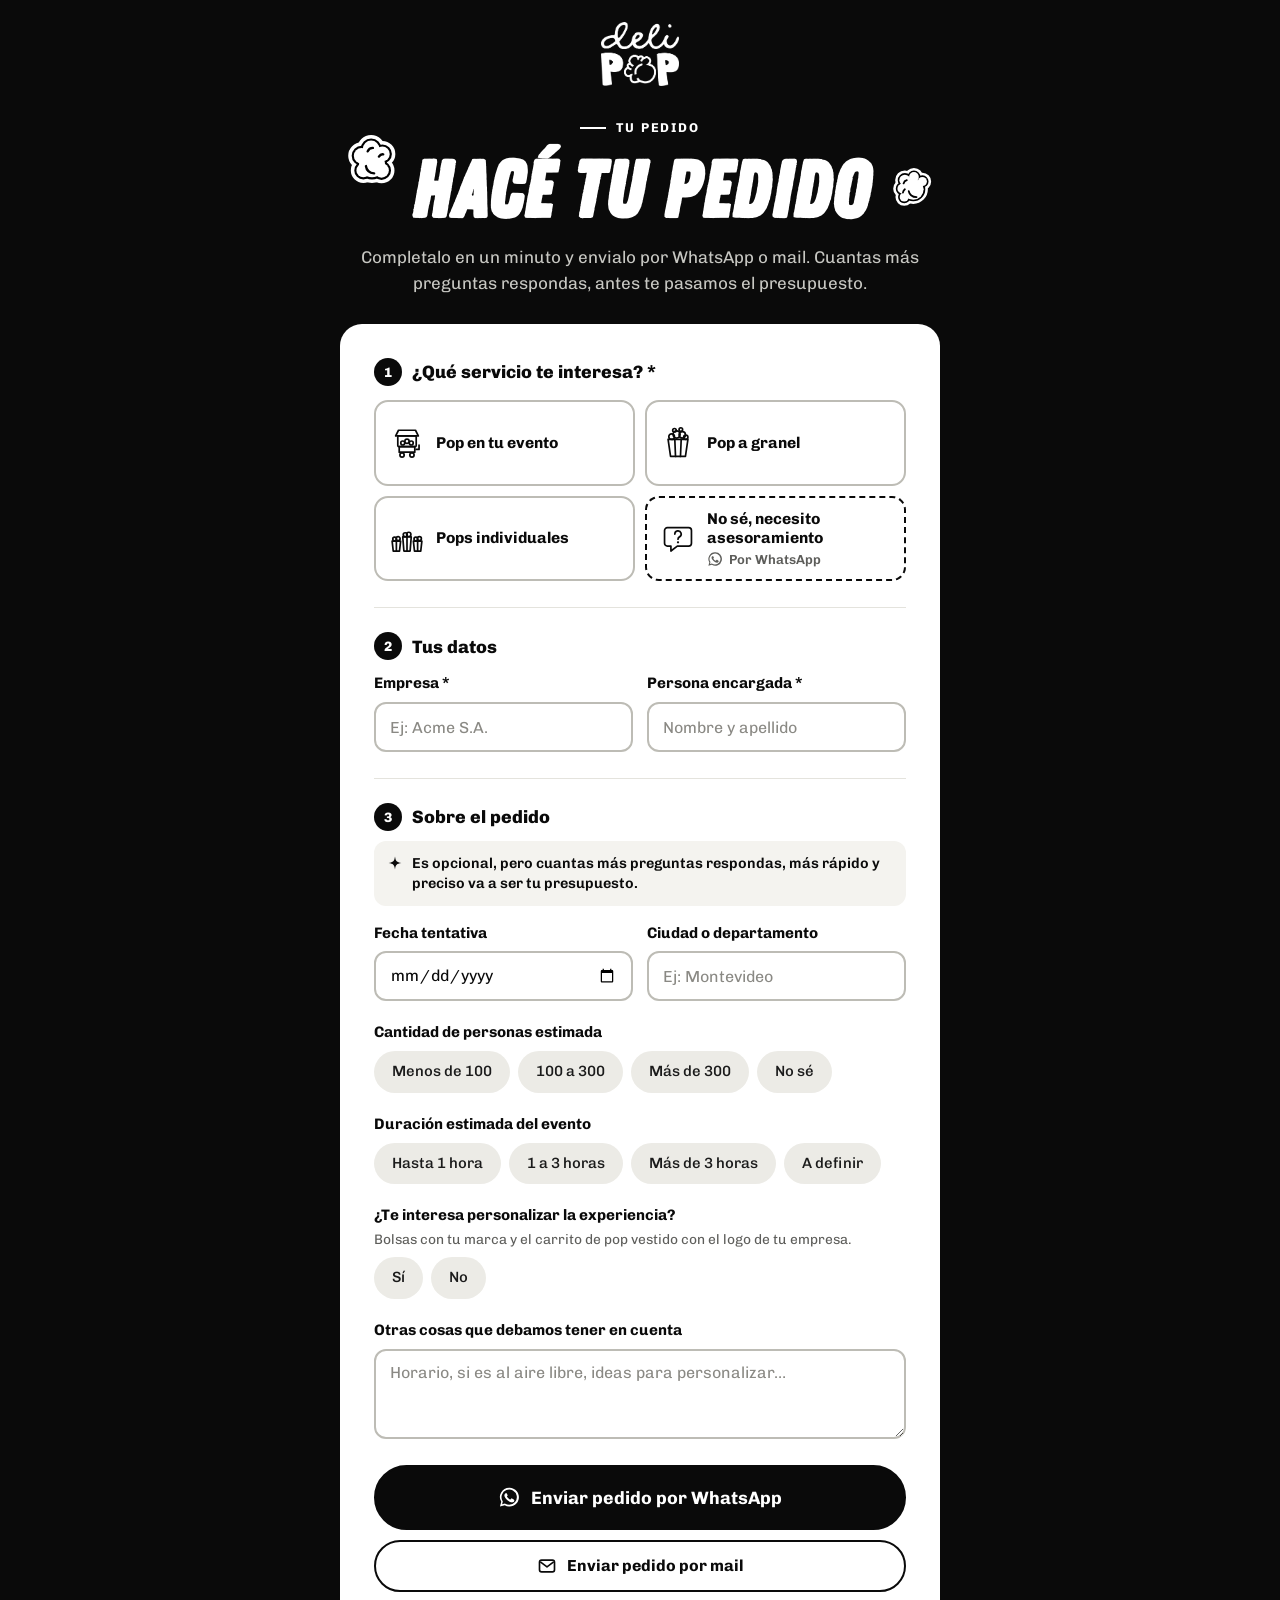
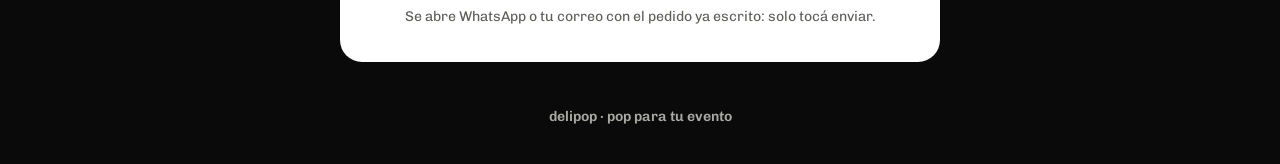
==== formulario/index.html @ d81a6279 "Sitio web de DeliPop: pop para tu evento en Uruguay Landing estática para GitHub Pages: hero con los" ====
<!doctype html>
<html lang="es-UY">
<head>
  <meta charset="utf-8">
  <meta name="viewport" content="width=device-width, initial-scale=1">
  <title>Hacé tu pedido · DeliPop</title>
  <meta name="description" content="Formulario de pedido de DeliPop: pop para tu evento, pop a granel y pops individuales.">
  <!-- Página para clientes habituales: no aparece en buscadores -->
  <meta name="robots" content="noindex">
  <meta name="theme-color" content="#0a0a0a">
  <link rel="icon" href="../assets/img/favicon.svg" type="image/svg+xml">

  <link rel="preconnect" href="https://fonts.googleapis.com">
  <link rel="preconnect" href="https://fonts.gstatic.com" crossorigin>
  <link href="https://fonts.googleapis.com/css2?family=Chivo:ital,wght@0,100..900;1,100..900&display=swap" rel="stylesheet">
  <link rel="preload" href="../assets/fonts/ZingRustBase.woff2" as="font" type="font/woff2" crossorigin>
  <link rel="stylesheet" href="../css/styles.css?v=19">
</head>
<body class="solo">

  <svg width="0" height="0" style="position:absolute" aria-hidden="true">
    <defs>
      <symbol id="kernel-a" viewBox="-14 -14 148 148">
        <g style="fill:var(--kb,#fff);stroke:var(--kb,#fff)" stroke-width="26">
          <circle cx="60" cy="70" r="30"/><circle cx="36" cy="50" r="18"/><circle cx="58" cy="34" r="19"/>
          <circle cx="84" cy="46" r="17"/><circle cx="40" cy="84" r="16"/><circle cx="82" cy="84" r="17"/>
        </g>
        <g fill="#000" stroke="#000" stroke-width="10">
          <circle cx="60" cy="70" r="30"/><circle cx="36" cy="50" r="18"/><circle cx="58" cy="34" r="19"/>
          <circle cx="84" cy="46" r="17"/><circle cx="40" cy="84" r="16"/><circle cx="82" cy="84" r="17"/>
        </g>
        <g fill="#fff">
          <circle cx="60" cy="70" r="30"/><circle cx="36" cy="50" r="18"/><circle cx="58" cy="34" r="19"/>
          <circle cx="84" cy="46" r="17"/><circle cx="40" cy="84" r="16"/><circle cx="82" cy="84" r="17"/>
        </g>
        <g fill="none" stroke="#000" stroke-width="5.5" stroke-linecap="round">
          <path d="M46 74q2 15 19 17"/><path d="M50 40q3-8 12-8"/><path d="M76 52q4-6 10-5"/>
        </g>
      </symbol>
      <symbol id="kernel-b" viewBox="-14 -14 148 148">
        <g style="fill:var(--kb,#fff);stroke:var(--kb,#fff)" stroke-width="26">
          <circle cx="64" cy="64" r="32"/><circle cx="30" cy="62" r="15"/><circle cx="38" cy="36" r="17"/>
          <circle cx="66" cy="26" r="15"/><circle cx="92" cy="40" r="14"/><circle cx="36" cy="88" r="14"/>
        </g>
        <g fill="#000" stroke="#000" stroke-width="10">
          <circle cx="64" cy="64" r="32"/><circle cx="30" cy="62" r="15"/><circle cx="38" cy="36" r="17"/>
          <circle cx="66" cy="26" r="15"/><circle cx="92" cy="40" r="14"/><circle cx="36" cy="88" r="14"/>
        </g>
        <g fill="#fff">
          <circle cx="64" cy="64" r="32"/><circle cx="30" cy="62" r="15"/><circle cx="38" cy="36" r="17"/>
          <circle cx="66" cy="26" r="15"/><circle cx="92" cy="40" r="14"/><circle cx="36" cy="88" r="14"/>
        </g>
        <g fill="none" stroke="#000" stroke-width="5.5" stroke-linecap="round">
          <path d="M50 70q4 18 24 18"/><path d="M34 46q2-8 10-10"/><path d="M38 64q-5 4-6 10"/>
        </g>
      </symbol>
      <symbol id="pop-box" viewBox="0 0 220 230">
        <path d="M34 84h152l-20 138H54Z" fill="#fff" stroke="#fff" stroke-width="20" stroke-linejoin="round"/>
        <path d="M34 84h152l-20 138H54Z" fill="#fff" stroke="#000" stroke-width="7" stroke-linejoin="round"/>
        <path d="M64 84h30l-4 138H74ZM126 84h30l-10 138h-16Z" fill="#000"/>
        <path d="M34 84h152l-20 138H54Z" fill="none" stroke="#000" stroke-width="7" stroke-linejoin="round"/>
        <rect x="24" y="70" width="172" height="22" rx="6" fill="#fff" stroke="#000" stroke-width="7"/>
        <circle cx="110" cy="153" r="45" fill="#fff" stroke="#000" stroke-width="6"/>
        <image href="../assets/img/logo-black.png" x="74" y="125" width="72" height="59"/>
        <use href="#kernel-b" x="18" y="22" width="70" height="70"/>
        <use href="#kernel-a" x="66" y="4" width="78" height="78"/>
        <use href="#kernel-b" x="128" y="18" width="72" height="72"/>
        <use href="#kernel-a" x="44" y="40" width="54" height="54"/>
        <use href="#kernel-b" x="118" y="44" width="54" height="54"/>
      </symbol>
      <symbol id="spark" viewBox="0 0 100 100">
        <path d="M50 4 C55 38 62 45 96 50 C62 55 55 62 50 96 C45 62 38 55 4 50 C38 45 45 38 50 4Z"/>
      </symbol>

      <!-- Íconos de servicios (trazo = currentColor) -->
      <symbol id="ico-cart" viewBox="0 0 48 48">
        <g fill="none" stroke="currentColor" stroke-width="2.4" stroke-linecap="round" stroke-linejoin="round">
          <path d="M8 14 12 6h24l4 8Z"/><rect x="11" y="14" width="26" height="15" rx="1.5"/>
          <circle cx="18" cy="24" r="2.8"/><circle cx="24" cy="21.5" r="3"/><circle cx="30" cy="24" r="2.8"/>
          <path d="M13 29h22v8H13z"/><circle cx="17" cy="41" r="3"/><circle cx="31" cy="41" r="3"/><path d="M37 33h4v-6"/>
        </g>
      </symbol>
      <symbol id="ico-bulk" viewBox="0 0 48 48">
        <g fill="none" stroke="currentColor" stroke-width="2.4" stroke-linecap="round" stroke-linejoin="round">
          <path d="M10 19h28l-3.5 24h-21Z"/><path d="M19.5 19l1 24M28.5 19l-1 24"/>
          <circle cx="15" cy="15" r="4"/><circle cx="22" cy="12" r="5"/><circle cx="30" cy="12.5" r="4.5"/><circle cx="35" cy="16" r="3"/>
          <circle cx="19" cy="6" r="2.5"/><circle cx="28" cy="5" r="2.5"/>
        </g>
      </symbol>
      <symbol id="ico-bags" viewBox="0 0 48 48">
        <g fill="none" stroke="currentColor" stroke-width="2.4" stroke-linecap="round" stroke-linejoin="round">
          <path d="M3 27h12l-1.6 14H4.6Z"/><path d="M9 27v14"/><circle cx="6.5" cy="24" r="2.6"/><circle cx="11.5" cy="23.5" r="2.8"/>
          <path d="M18 21h12l-1.6 20h-8.8Z"/><path d="M24 21v20"/><circle cx="21.5" cy="18" r="2.8"/><circle cx="26.5" cy="17.5" r="3"/>
          <path d="M33 27h12l-1.6 14h-8.8Z"/><path d="M39 27v14"/><circle cx="36.5" cy="24" r="2.6"/><circle cx="41.5" cy="23.5" r="2.8"/>
        </g>
      </symbol>
      <symbol id="ico-help" viewBox="0 0 48 48">
        <g fill="none" stroke="currentColor" stroke-width="2.4" stroke-linecap="round" stroke-linejoin="round">
          <path d="M9 8h30a4 4 0 0 1 4 4v18a4 4 0 0 1-4 4H23l-9 7v-7H9a4 4 0 0 1-4-4V12a4 4 0 0 1 4-4Z"/>
          <path d="M19.5 17a4.5 4.5 0 1 1 6.6 4c-1.5.8-2.1 1.7-2.1 3.2"/>
        </g>
        <circle cx="24" cy="28.6" r="1.6" fill="currentColor"/>
      </symbol>

      <symbol id="ico-wa" viewBox="0 0 24 24">
        <path fill="currentColor" d="M12 2a9.9 9.9 0 0 0-8.5 15l-1.4 5 5.2-1.4A10 10 0 1 0 12 2Zm0 18.2a8.2 8.2 0 0 1-4.2-1.2l-.3-.2-3.1.8.8-3-.2-.3A8.2 8.2 0 1 1 12 20.2Zm4.5-6.1c-.2-.1-1.5-.7-1.7-.8-.2-.1-.4-.1-.6.1l-.8 1c-.1.2-.3.2-.5.1a6.7 6.7 0 0 1-3.3-2.9c-.3-.4.3-.4.7-1.3.1-.2 0-.3 0-.4l-.8-1.8c-.2-.5-.4-.4-.6-.4h-.5a1 1 0 0 0-.7.3 3 3 0 0 0-.9 2.2 5.2 5.2 0 0 0 1.1 2.7 11.8 11.8 0 0 0 4.5 4c1.7.7 2.3.8 3.2.6.5-.1 1.5-.6 1.7-1.2.2-.6.2-1.1.2-1.2-.1-.1-.3-.2-.5-.3Z"/>
      </symbol>
      <symbol id="ico-ig" viewBox="0 0 24 24">
        <g fill="none" stroke="currentColor" stroke-width="2"><rect x="3" y="3" width="18" height="18" rx="5"/><circle cx="12" cy="12" r="4.2"/></g>
        <circle cx="17.4" cy="6.6" r="1.3" fill="currentColor"/>
      </symbol>
      <symbol id="ico-mail" viewBox="0 0 24 24">
        <g fill="none" stroke="currentColor" stroke-width="2" stroke-linejoin="round"><rect x="3" y="5" width="18" height="14" rx="2.5"/><path d="m4 7 8 6 8-6"/></g>
      </symbol>
      <symbol id="ico-arrow" viewBox="0 0 24 24">
        <path d="M5 12h14m-6-6 6 6-6 6" fill="none" stroke="currentColor" stroke-width="2.2" stroke-linecap="round" stroke-linejoin="round"/>
      </symbol>
      <symbol id="ico-check" viewBox="0 0 24 24">
        <path d="m5 12.5 4.5 4.5L19 7.5" fill="none" stroke="currentColor" stroke-width="2.6" stroke-linecap="round" stroke-linejoin="round"/>
      </symbol>
    </defs>
  </svg>

  <header class="solo__header">
    <a href="../" aria-label="DeliPop, ir al sitio"><img src="../assets/img/logo-white.png" alt="DeliPop" width="890" height="732"></a>
  </header>

  <main class="solo__main" id="pedido">
    <div class="solo__intro">
      <svg class="solo__k solo__k--1" aria-hidden="true"><use href="#kernel-a"/></svg>
      <svg class="solo__k solo__k--2" aria-hidden="true"><use href="#kernel-b"/></svg>
      <p class="eyebrow">Tu pedido</p>
      <h1 class="display">Hacé tu pedido</h1>
      <p>Completalo en un minuto y envialo por WhatsApp o mail. Cuantas más preguntas respondas, antes te pasamos el presupuesto.</p>
    </div>

      <div class="quote-wrap">
        <form class="quote" id="quote" novalidate>
          <input type="hidden" name="_subject" value="Nuevo pedido desde la web de DeliPop">

          <!-- 1. Servicio -->
          <fieldset class="block" id="servicio-field">
            <legend class="block__title"><span>1</span> ¿Qué servicio te interesa? *</legend>
            <div class="opts">
              <label class="opt">
                <input type="radio" name="servicio" value="evento" required>
                <span class="opt__box"><svg><use href="#ico-cart"/></svg><span>Pop en tu evento</span></span>
              </label>
              <label class="opt">
                <input type="radio" name="servicio" value="granel">
                <span class="opt__box"><svg><use href="#ico-bulk"/></svg><span>Pop a granel</span></span>
              </label>
              <label class="opt">
                <input type="radio" name="servicio" value="individual">
                <span class="opt__box"><svg><use href="#ico-bags"/></svg><span>Pops individuales</span></span>
              </label>
              <a class="opt opt--wa" data-link="advice" href="#pedido" target="_blank" rel="noopener">
                <span class="opt__box"><svg><use href="#ico-help"/></svg><span>No sé, necesito asesoramiento<small><svg class="i"><use href="#ico-wa"/></svg> Por WhatsApp</small></span></span>
              </a>
            </div>
            <p class="field__error" data-error-for="servicio">Elegí una opción para seguir.</p>
          </fieldset>

          <!-- 2. Datos -->
          <fieldset class="block">
            <legend class="block__title"><span>2</span> Tus datos</legend>
            <div class="field-row">
              <label class="field">
                <span>Empresa *</span>
                <input name="empresa" type="text" autocomplete="organization" required placeholder="Ej: Acme S.A.">
                <em class="field__error" data-error-for="empresa">Contanos de qué empresa nos escribís.</em>
              </label>
              <label class="field">
                <span>Persona encargada *</span>
                <input name="encargado" type="text" autocomplete="name" required placeholder="Nombre y apellido">
                <em class="field__error" data-error-for="encargado">¿Con quién hablamos?</em>
              </label>
            </div>
          </fieldset>

          <!-- 3. Pedido -->
          <fieldset class="block">
            <legend class="block__title"><span>3</span> Sobre el pedido</legend>
            <p class="tip"><svg class="spark" width="14" height="14"><use href="#spark"/></svg> Es opcional, pero cuantas más preguntas respondas, más rápido y preciso va a ser tu presupuesto.</p>
            <div class="field-row">
              <label class="field">
                <span>Fecha tentativa</span>
                <input name="fecha" type="date">
              </label>
              <label class="field">
                <span>Ciudad o departamento</span>
                <input name="lugar" type="text" placeholder="Ej: Montevideo">
              </label>
            </div>

            <div class="field">
              <span id="lbl-personas">Cantidad de personas estimada</span>
              <div class="pills" role="radiogroup" aria-labelledby="lbl-personas">
                <label class="pill"><input type="radio" name="personas" value="Menos de 100"><span>Menos de 100</span></label>
                <label class="pill"><input type="radio" name="personas" value="100 a 300"><span>100 a 300</span></label>
                <label class="pill"><input type="radio" name="personas" value="Más de 300"><span>Más de 300</span></label>
                <label class="pill"><input type="radio" name="personas" value="No sé"><span>No sé</span></label>
              </div>
            </div>

            <div class="field" data-show-for="evento">
              <span id="lbl-duracion">Duración estimada del evento</span>
              <div class="pills" role="radiogroup" aria-labelledby="lbl-duracion">
                <label class="pill"><input type="radio" name="duracion" value="Hasta 1 hora"><span>Hasta 1 hora</span></label>
                <label class="pill"><input type="radio" name="duracion" value="1 a 3 horas"><span>1 a 3 horas</span></label>
                <label class="pill"><input type="radio" name="duracion" value="Más de 3 horas"><span>Más de 3 horas</span></label>
                <label class="pill"><input type="radio" name="duracion" value="A definir"><span>A definir</span></label>
              </div>
            </div>

            <div class="field">
              <span id="lbl-personalizar">¿Te interesa personalizar la experiencia?</span>
              <small class="field__hint" id="hint-personalizar">Bolsas con tu marca y el carrito de pop vestido con el logo de tu empresa.</small>
              <div class="pills" role="radiogroup" aria-labelledby="lbl-personalizar" aria-describedby="hint-personalizar">
                <label class="pill"><input type="radio" name="personalizar" value="Sí"><span>Sí</span></label>
                <label class="pill"><input type="radio" name="personalizar" value="No"><span>No</span></label>
              </div>
            </div>

            <label class="field">
              <span>Otras cosas que debamos tener en cuenta</span>
              <textarea name="otros" rows="3" placeholder="Horario, si es al aire libre, ideas para personalizar…"></textarea>
            </label>
          </fieldset>

          <div class="quote__actions">
            <button class="btn btn--dark btn--lg btn--block quote__submit" type="submit" data-channel="whatsapp">
              <svg class="i"><use href="#ico-wa"/></svg> Enviar pedido por WhatsApp
            </button>
            <button class="btn btn--outline btn--block" type="submit" data-channel="email">
              <svg class="i"><use href="#ico-mail"/></svg> Enviar pedido por mail
            </button>
          </div>
          <p class="quote__note">Se abre WhatsApp o tu correo con el pedido ya escrito: solo tocá enviar.</p>
        </form>

        <div class="thanks" id="thanks" hidden tabindex="-1">
          <svg class="thanks__k" aria-hidden="true"><use href="#kernel-a"/></svg>
          <h3 class="display"><span class="sr-only">¡</span><span class="inv" aria-hidden="true">!</span>Gracias!</h3>
          <p id="thanks-text">Recibimos tu pedido. Te vamos a escribir a la brevedad.</p>
          <a class="btn btn--dark btn--lg" id="thanks-retry" href="#pedido" target="_blank" rel="noopener"></a>
          <button class="quote__reset" type="button" id="thanks-reset">Hacer otro pedido</button>
        </div>
      </div>
  </main>

  <footer class="solo__footer">
    <a href="../">delipop · pop para tu evento</a>
  </footer>

  <script src="../js/main.js?v=12"></script>
</body>
</html>
---- css/styles.css ----
/* =========================================================
   DeliPop — estilos
   Fuentes: Zing Rust Base (títulos) + Chivo (texto)
   Para usar Zing Rust Base, copiá el archivo de la fuente en
   assets/fonts/ con alguno de los nombres de abajo.
   ========================================================= */

@font-face {
  font-family: "Zing Rust Base";
  src: url("../assets/fonts/ZingRustBase.woff2") format("woff2");
  font-display: swap;
}

:root {
  --ink: #0a0a0a;
  --ink-2: #1b1b1b;
  --paper: #f4f3ef;
  --white: #ffffff;
  --muted: #5d5d5a;
  --muted-light: #a9a9a4;
  --line: #0a0a0a;
  --error: #b00020;
  --field-line: #bdbcb5;
  --chip: #ecebe6;

  --f-display: "Zing Rust Base", "Chivo", system-ui, sans-serif;
  --f-body: "Chivo", system-ui, -apple-system, "Segoe UI", sans-serif;

  --radius: 22px;
  --radius-lg: 32px;
  --shadow: 6px 6px 0 var(--ink);
  --wrap: 1200px;
  --gutter: clamp(16px, 4vw, 40px);
  --header-h: 76px;
}

*, *::before, *::after { box-sizing: border-box; }

html { scroll-behavior: smooth; scroll-padding-top: calc(var(--header-h) + 12px); }

body {
  margin: 0;
  font-family: var(--f-body);
  font-size: 17px;
  line-height: 1.55;
  color: var(--ink);
  background: var(--paper);
  -webkit-font-smoothing: antialiased;
  overflow-x: hidden;
}

img, svg { display: block; max-width: 100%; }
a { color: inherit; }
h1, h2, h3, p { margin: 0; }
[hidden] { display: none !important; }

.wrap { width: 100%; max-width: var(--wrap); margin-inline: auto; padding-inline: var(--gutter); }

.skip {
  position: absolute; left: -999px; top: 8px; z-index: 100;
  background: var(--ink); color: var(--white); padding: 10px 16px; border-radius: 10px;
}
.skip:focus { left: 8px; }

:focus-visible { outline: 3px solid var(--ink); outline-offset: 3px; }
.section--dark :focus-visible, .order__copy :focus-visible, .custom :focus-visible, .footer :focus-visible { outline-color: var(--white); }

/* ---------- Tipografía ---------- */
/* La fuente Zing Rust (demo) dibuja ¿ y ¡ espejados: usamos ? y ! girados 180° */
.inv { display: inline-block; transform: rotate(180deg); }
.sr-only { position: absolute; width: 1px; height: 1px; padding: 0; margin: -1px; overflow: hidden; clip: rect(0 0 0 0); white-space: nowrap; border: 0; }
.display {
  font-family: var(--f-display);
  font-weight: 900;
  text-transform: uppercase;
  line-height: .92;
  letter-spacing: .005em;
}
.h2 { font-size: clamp(2.6rem, 6vw, 5.2rem); }

.eyebrow {
  display: inline-flex; align-items: center; gap: 10px;
  font-size: .8rem; font-weight: 700; letter-spacing: .14em; text-transform: uppercase;
  margin-bottom: 18px;
}
.eyebrow::before { content: ""; width: 26px; height: 2px; background: currentColor; }
.eyebrow--light { color: var(--white); }

.lead { font-size: clamp(1.02rem, 1.4vw, 1.18rem); color: var(--ink-2); max-width: 32em; }

.link { font-weight: 700; text-underline-offset: 4px; text-decoration-thickness: 2px; }

.i { width: 1.25em; height: 1.25em; flex: none; }

/* ---------- Botones ---------- */
.btn {
  --bg: var(--ink); --fg: var(--white); --bd: var(--ink); --sh: var(--ink);
  display: inline-flex; align-items: center; justify-content: center; gap: 10px;
  padding: 14px 22px;
  font: 700 1rem/1 var(--f-body);
  text-decoration: none;
  color: var(--fg); background: var(--bg);
  border: 2px solid var(--bd); border-radius: 999px;
  cursor: pointer;
  transition: transform .18s ease, box-shadow .18s ease, background .18s ease, color .18s ease;
}
.btn:hover { transform: translate(-3px, -3px); box-shadow: 4px 4px 0 var(--sh); }
.btn:active { transform: translate(0, 0); box-shadow: 0 0 0 var(--sh); }
.btn:disabled { opacity: .6; cursor: wait; transform: none; box-shadow: none; }

.btn--dark { --sh: #8d8d88; }
.btn--light { --bg: var(--white); --fg: var(--ink); --bd: var(--white); --sh: #6e6e6a; }
.btn--outline { --bg: var(--white); --fg: var(--ink); --bd: var(--ink); --sh: var(--ink); }
.btn--sm { padding: 10px 16px; font-size: .92rem; }
.btn--lg { padding: 17px 26px; font-size: 1.05rem; }
.btn--block { width: 100%; }

/* ---------- Header ---------- */
.header {
  position: sticky; top: 0; z-index: 50;
  background: color-mix(in srgb, var(--paper) 88%, transparent);
  backdrop-filter: saturate(1.4) blur(10px);
  -webkit-backdrop-filter: saturate(1.4) blur(10px);
  border-bottom: 2px solid transparent;
  transition: border-color .2s ease;
}
.header.is-scrolled { border-bottom-color: var(--ink); }
.header__inner { height: var(--header-h); display: flex; align-items: center; justify-content: space-between; gap: 24px; }
.header__logo img { height: 52px; width: auto; }

.nav { display: flex; align-items: center; gap: 28px; }
.nav a:not(.btn) {
  font-weight: 600; font-size: .95rem; text-decoration: none; position: relative; padding: 6px 0;
}
.nav a:not(.btn)::after {
  content: ""; position: absolute; left: 0; right: 0; bottom: 0; height: 2px; background: var(--ink);
  transform: scaleX(0); transform-origin: left; transition: transform .2s ease;
}
.nav a:not(.btn):hover::after { transform: scaleX(1); }

.burger { display: none; }

/* ---------- Hero (todo entra en el primer pantallazo) ---------- */
.hero { padding: clamp(18px, 3.5vh, 48px) 0 clamp(28px, 5vh, 64px); }
.hero__grid {
  display: grid; grid-template-columns: 1.18fr .82fr; gap: clamp(28px, 4vw, 64px); align-items: center;
}

.hero__title { font-size: clamp(3rem, 6.2vw, 5.8rem); margin-bottom: clamp(12px, 2vh, 20px); }
.hl {
  display: inline-block;
  background: var(--ink); color: var(--white);
  padding: .04em .18em 0;
  border-radius: .12em;
  transform: rotate(-3deg);
}
.hero .eyebrow { margin-bottom: clamp(10px, 2vh, 18px); }

/* Tarjetas de servicio del hero */
.svc { display: grid; grid-template-columns: repeat(2, minmax(0, 1fr)); grid-auto-rows: 1fr; gap: 12px; margin-top: clamp(18px, 3vh, 28px); }
.svc__card {
  display: grid; grid-template-columns: auto 1fr auto; align-items: center; gap: 14px;
  padding: 14px 16px 14px 14px;
  background: var(--white); color: var(--ink);
  border: 2px solid var(--ink); border-radius: 18px;
  text-decoration: none;
  transition: transform .18s ease, box-shadow .18s ease, background .18s ease, color .18s ease;
}
.svc__card:hover, .svc__card:focus-visible { transform: translate(-3px, -3px); box-shadow: 5px 5px 0 var(--ink); }
.svc__card:active { transform: none; box-shadow: none; }
.svc__icon {
  width: 52px; height: 52px; border-radius: 14px;
  display: grid; place-items: center;
  background: var(--ink); color: var(--white);
}
.svc__icon svg { width: 36px; height: 36px; }
.svc__text { display: grid; gap: 2px; line-height: 1.2; }
.svc__text strong { font-size: 1.04rem; font-weight: 800; }
.svc__text small { font-size: .86rem; color: var(--muted); }
.svc__arrow { width: 20px; height: 20px; transition: transform .18s ease; }
.svc__card:hover .svc__arrow { transform: translateX(3px); }
.svc__card--main { background: var(--ink); color: var(--white); }
.svc__card--main .svc__text small { color: #c7c7c2; }
.svc__card--main .svc__icon { background: var(--white); color: var(--ink); }
.svc__card--main:hover, .svc__card--main:focus-visible { box-shadow: 5px 5px 0 #8d8d88; }
.svc__card--alt { background: transparent; border-style: dashed; }
.svc__card--alt .svc__icon { background: transparent; color: var(--ink); border: 2px solid var(--ink); }
.svc__card--alt:hover { background: var(--white); border-style: solid; }


.hero__stage {
  position: relative;
  height: clamp(420px, calc(100svh - var(--header-h) - 96px), 640px);
  background: var(--ink);
  border-radius: var(--radius-lg);
  overflow: hidden;
  cursor: pointer;
  isolation: isolate;
  user-select: none;
}
.stage__glow {
  position: absolute; inset: 0; z-index: -1;
  background:
    radial-gradient(circle at 50% 42%, #2b2b2b 0, transparent 58%),
    repeating-radial-gradient(circle at 50% 120%, transparent 0 38px, rgba(255,255,255,.035) 38px 40px);
}
.stage__char {
  position: absolute; left: 50%; bottom: -2%;
  height: 92%; width: auto; max-width: none; transform: translateX(-50%);
  filter: drop-shadow(0 18px 30px rgba(0,0,0,.5));
}
.spark { width: 14px; height: 14px; fill: currentColor; flex: none; }
.spark--w { fill: var(--white); }
.float { position: absolute; animation: bob 6s ease-in-out infinite; }
.k1 { width: 64px; left: 7%;  top: 16%; animation-delay: -1s; }
.k2 { width: 48px; right: 8%; top: 18%; animation-delay: -3s; }
.k3 { width: 42px; left: 10%; bottom: 22%; animation-delay: -2s; }
.k4 { width: 58px; right: 6%; bottom: 12%; animation-delay: -4.5s; }
.s1 { width: 26px; left: 30%; top: 9%; animation-duration: 4s; }
.s2 { width: 20px; right: 24%; bottom: 36%; animation-duration: 5s; animation-delay: -2s; }
@keyframes bob {
  0%, 100% { transform: translateY(0) rotate(-6deg); }
  50%      { transform: translateY(-14px) rotate(6deg); }
}
.stage__hint {
  position: absolute; left: 20px; top: 18px;
  color: var(--muted-light); font-size: .78rem; font-weight: 600; letter-spacing: .1em; text-transform: uppercase;
}
.pop {
  position: absolute; width: 64px; height: 64px; pointer-events: none;
  animation: pop 1.1s cubic-bezier(.2,.7,.3,1) forwards;
}
@keyframes pop {
  0%   { transform: translate(-50%, -50%) scale(.2) rotate(0); opacity: 1; }
  25%  { transform: translate(calc(-50% + var(--dx) * .4), calc(-50% - 90px)) scale(1.15) rotate(calc(var(--r) * .4)); }
  100% { transform: translate(calc(-50% + var(--dx)), calc(-50% + 120px)) scale(.9) rotate(var(--r)); opacity: 0; }
}

/* ---------- Marquesina ---------- */
.marquee {
  background: var(--ink); color: var(--white);
  overflow: hidden; padding: 18px 0;
  border-block: 2px solid var(--ink);
}
.marquee__track {
  display: flex; align-items: center; gap: 28px; width: max-content;
  animation: marquee 38s linear infinite;
}
.marquee__track span {
  font-family: var(--f-display); font-weight: 900; text-transform: uppercase;
  font-size: clamp(1.4rem, 2.6vw, 2.1rem); white-space: nowrap; line-height: 1;
}
.marquee__track svg { width: 34px; height: 34px; --kb: transparent; flex: none; }
@keyframes marquee { to { transform: translateX(-50%); } }

/* ---------- Secciones ---------- */
.section { padding: clamp(72px, 10vw, 128px) 0; }
.section--dark { background: var(--ink); color: var(--white); }
.section__head { max-width: 760px; margin-bottom: clamp(40px, 6vw, 64px); }
.section__head .h2 { margin-bottom: 22px; }
.section__head--row {
  max-width: none; display: grid; grid-template-columns: 1.3fr 1fr; gap: 32px; align-items: end;
}
.section__head--row .h2 { margin-bottom: 0; }
.section__intro { font-size: 1.1rem; color: var(--muted); max-width: 36em; }

/* ---------- Qué hacemos ---------- */
.offer { display: grid; grid-template-columns: repeat(3, 1fr); gap: 20px; }
.offer__card {
  display: flex; flex-direction: column; align-items: flex-start;
  background: var(--white);
  border: 2px solid var(--line);
  border-radius: var(--radius);
  padding: 28px 26px;
  transition: transform .2s ease, box-shadow .2s ease;
}
.offer__card:hover { transform: translate(-4px, -4px); box-shadow: var(--shadow); }
.offer__icon {
  width: 72px; height: 72px; border-radius: 20px;
  display: grid; place-items: center;
  background: var(--ink); color: var(--white);
  margin-bottom: 24px;
}
.offer__icon svg { width: 50px; height: 50px; }
.offer__card h3 { font-family: var(--f-display); font-weight: 900; text-transform: uppercase; font-size: 1.8rem; line-height: 1; margin-bottom: 12px; }
.offer__card p { color: var(--muted); }
.offer__tags { font-size: .85rem; font-weight: 700; color: var(--ink) !important; margin: 16px 0 22px; }
.offer__cta {
  margin-top: auto; display: inline-flex; align-items: center; gap: 8px;
  font-weight: 800; text-decoration: none; padding-bottom: 2px; border-bottom: 2px solid var(--ink);
}
.offer__cta:hover .i { transform: translateX(3px); }
.offer__cta .i { transition: transform .18s ease; }

.custom {
  position: relative; overflow: hidden;
  margin-top: 20px;
  display: grid; grid-template-columns: auto 1fr auto; align-items: center; gap: 24px;
  background: var(--ink); color: var(--white);
  border-radius: var(--radius); padding: 26px 30px;
}
.custom__k { width: 64px; height: 64px; }
.custom h3 { font-size: 1.25rem; font-weight: 800; margin-bottom: 4px; }
.custom p { color: #c7c7c2; }

/* ---------- Galería ---------- */
.gallery { padding: 0 0 clamp(72px, 10vw, 128px); overflow: hidden; }
.gallery__head { display: flex; justify-content: space-between; align-items: flex-end; gap: 24px; margin-bottom: 32px; }
.gallery__nav { display: flex; gap: 10px; }
.gallery__btn {
  width: 52px; height: 52px; border-radius: 50%;
  display: grid; place-items: center;
  background: var(--white); color: var(--ink); border: 2px solid var(--ink); cursor: pointer;
  transition: background .15s, color .15s, opacity .15s;
}
.gallery__btn[data-dir="-1"] .i { transform: rotate(180deg); }
.gallery__btn:hover { background: var(--ink); color: var(--white); }
.gallery__btn:disabled { opacity: .3; cursor: default; background: var(--white); color: var(--ink); }
.gallery__track {
  --h: clamp(340px, 46vw, 480px);
  list-style: none; margin: 0; padding: 4px max(var(--gutter), calc((100vw - var(--wrap)) / 2 + var(--gutter))) 12px;
  display: flex; gap: 16px; overflow-x: auto;
  scroll-snap-type: x mandatory; scroll-padding-inline: max(var(--gutter), calc((100vw - var(--wrap)) / 2 + var(--gutter)));
  scrollbar-width: none; overscroll-behavior-x: contain;
}
.gallery__track::-webkit-scrollbar { display: none; }
.gallery__track:focus-visible { outline-offset: -3px; }
.gallery__item {
  position: relative; flex: none; height: var(--h); aspect-ratio: 3 / 4;
  border-radius: var(--radius); overflow: hidden; background: var(--ink);
  scroll-snap-align: start;
}
.gallery__item--wide { aspect-ratio: 16 / 9; }
.gallery__item--wide .gallery__cap { top: 12px; bottom: auto; }
.gallery__item img, .gallery__item video { width: 100%; height: 100%; object-fit: cover; }
.gallery__cap {
  position: absolute; left: 12px; bottom: 12px; right: 12px; width: fit-content;
  padding: 7px 12px; border-radius: 999px;
  background: rgba(10,10,10,.82); color: var(--white);
  font-size: .82rem; font-weight: 700; line-height: 1.2;
  backdrop-filter: blur(6px); -webkit-backdrop-filter: blur(6px);
}

/* ---------- Cómo funciona ---------- */
.steps { display: grid; grid-template-columns: .95fr 1.05fr; gap: clamp(32px, 6vw, 88px); align-items: center; }
.steps__art {
  position: relative; aspect-ratio: 1 / 1;
  border-radius: var(--radius-lg); overflow: hidden;
  background:
    radial-gradient(circle at 50% 50%, #262626 0, transparent 62%),
    repeating-radial-gradient(circle at 50% 50%, transparent 0 38px, rgba(255,255,255,.04) 38px 40px),
    #141414;
}
/* la imagen es más ancha que el marco para que las mangas salgan por los bordes */
.steps__art img { position: absolute; left: 50%; top: 50%; width: 122%; max-width: none; height: auto; transform: translate(-50%, -50%); }
.steps__copy .h2 { margin-bottom: 36px; }
.steps__list { list-style: none; padding: 0; margin: 0 0 40px; }
.steps__list li {
  display: grid; grid-template-columns: 64px 1fr; gap: 18px;
  padding: 22px 0; border-top: 1px solid #333;
}
.steps__list li:last-child { border-bottom: 1px solid #333; }
.steps__n { font-family: var(--f-display); font-weight: 900; font-size: 2.2rem; line-height: 1; color: var(--muted-light); }
.steps__list h3 { font-size: 1.2rem; font-weight: 800; margin-bottom: 4px; }
.steps__list p { color: #c7c7c2; }

/* ---------- Pedido ---------- */
.order {
  position: relative;
  display: grid; grid-template-columns: .72fr 1.28fr; gap: clamp(28px, 4vw, 56px); align-items: start;
  background: var(--ink); color: var(--white);
  border-radius: var(--radius-lg);
  --pad: clamp(20px, 4.5vw, 56px);
  padding: var(--pad);
  overflow: hidden;
}
.order__copy {
  position: relative; z-index: 1; align-self: stretch;
  display: flex; flex-direction: column; gap: 32px;
}
.order__sticky { display: flex; flex-direction: column; align-items: flex-start; }
.order__copy .h2 { font-size: clamp(2.6rem, 5vw, 4.4rem); margin-bottom: 20px; }
.order__lead { color: #c7c7c2; font-size: 1.08rem; margin-bottom: 24px; }
.order__checks { list-style: none; padding: 0; margin: 0 0 32px; display: grid; gap: 10px; font-weight: 600; }
.order__checks li { display: flex; align-items: center; gap: 10px; }
.order__checks .i { width: 22px; height: 22px; padding: 3px; border-radius: 50%; background: var(--white); color: var(--ink); }
.order__alt { display: grid; justify-items: start; gap: 12px; padding-top: 24px; border-top: 1px solid #333; width: 100%; }
.order__alt p { color: var(--muted-light); font-size: .95rem; }
.order__mail { display: inline-flex; align-items: center; gap: 8px; font-weight: 600; color: #d8d8d3; text-underline-offset: 4px; }
/* Fuente de pop animada que llena el espacio negro debajo del texto */
.order__fx {
  position: relative; flex: 1; min-height: 460px;
  border-radius: var(--radius); cursor: pointer; user-select: none;
  background:
    radial-gradient(circle at 50% 100%, #2b2b2b 0, transparent 62%),
    repeating-radial-gradient(circle at 50% 110%, transparent 0 38px, rgba(255,255,255,.04) 38px 40px);
}
.fx__hint {
  position: absolute; left: 0; top: 0;
  color: var(--muted-light); font-size: .78rem; font-weight: 600; letter-spacing: .1em; text-transform: uppercase;
}
.fx__float, .fx__spark { position: absolute; left: var(--x); top: var(--y); width: var(--s); height: var(--s); }
.fx__float { animation: bob 6s ease-in-out infinite; }
.fx__spark { animation: twinkle 2.4s ease-in-out infinite; }
@keyframes twinkle {
  0%, 100% { transform: scale(.5) rotate(0); opacity: .35; }
  50%      { transform: scale(1.1) rotate(45deg); opacity: 1; }
}
.fx__fountain { position: absolute; left: 50%; bottom: 0; width: 0; height: 0; }
.fx__fountain svg { max-width: none; } /* el contenedor mide 0: sin esto los svg se achican a 0 */
.fx__box {
  position: absolute; left: -140px; bottom: 0; width: 280px; height: 293px;
  animation: wiggle 2.8s ease-in-out infinite; transform-origin: 50% 100%;
}
@keyframes wiggle {
  0%, 100% { transform: rotate(-2deg); }
  50%      { transform: rotate(2deg) scale(1.02); }
}
.fx__popper {
  position: absolute; left: 0; bottom: 215px; opacity: 0;
  animation: popcorn var(--t) cubic-bezier(.25,.6,.35,1) infinite;
}
@keyframes popcorn {
  0%   { transform: translate(-50%, 0) scale(.3) rotate(0); opacity: 0; }
  8%   { opacity: 1; }
  45%  { transform: translate(calc(-50% + var(--dx) * .55), calc(-1 * var(--h))) scale(1) rotate(calc(var(--r) * .5)); }
  85%  { opacity: 1; }
  100% { transform: translate(calc(-50% + var(--dx)), 60px) scale(.9) rotate(var(--r)); opacity: 0; }
}


.quote-wrap { position: relative; z-index: 1; }
.quote, .thanks {
  background: var(--white); color: var(--ink);
  border-radius: var(--radius);
  padding: clamp(20px, 3vw, 34px);
}
.quote { display: grid; gap: 26px; }

.block { border: 0; padding: 0; margin: 0; min-width: 0; display: grid; gap: 14px; }
.tip {
  display: flex; align-items: flex-start; gap: 10px; margin: -4px 0 4px;
  padding: 12px 14px; border-radius: 12px; background: var(--paper);
  font-size: .9rem; font-weight: 600; line-height: 1.4;
}
.tip .spark { width: 14px; height: 14px; margin-top: 3px; }
.block__title {
  display: flex; align-items: center; gap: 10px; padding: 0; width: 100%;
  font-weight: 800; font-size: 1.12rem; margin-bottom: 14px;
}
.block + .block .block__title { padding-top: 24px; border-top: 1px solid #e4e3dd; }
.block__title span {
  width: 28px; height: 28px; border-radius: 50%; flex: none;
  display: grid; place-items: center;
  background: var(--ink); color: var(--white); font-size: .85rem;
}
.block__title small { font-weight: 500; color: var(--muted); font-size: .9rem; }

/* Opciones de servicio */
.opts { display: grid; grid-template-columns: repeat(2, minmax(0, 1fr)); grid-auto-rows: 1fr; gap: 10px; } /* las 4 opciones del mismo tamaño */
.opt { position: relative; cursor: pointer; }
.opt input, .pill input { position: absolute; opacity: 0; pointer-events: none; }
.opt__box {
  display: flex; align-items: center; gap: 12px; height: 100%;
  padding: 12px 14px; border: 2px solid var(--field-line); border-radius: 14px;
  font-weight: 700; line-height: 1.2; font-size: .98rem;
  transition: border-color .15s, background .15s, color .15s;
}
.opt__box > svg { width: 34px; height: 34px; flex: none; }
.opt__box > span { min-width: 0; }
.opt__box small { display: flex; align-items: center; gap: 6px; margin-top: 4px; font-size: .82rem; font-weight: 600; color: var(--muted); }
.opt__box small .i { width: 16px; height: 16px; }
.opt--wa { text-decoration: none; color: inherit; }
.opt--wa .opt__box { border-style: dashed; border-color: var(--ink); }
.opt--wa:hover .opt__box { background: var(--paper); border-style: solid; }
.opt:hover .opt__box { border-color: var(--ink); }
.opt input:checked + .opt__box { background: var(--ink); border-color: var(--ink); color: var(--white); }
.opt input:focus-visible + .opt__box { outline: 3px solid var(--ink); outline-offset: 2px; }
.opts.is-flash .opt input:checked + .opt__box { animation: flash .9s ease; }
@keyframes flash {
  0% { transform: scale(1); } 30% { transform: scale(1.04); box-shadow: 0 0 0 6px rgba(10,10,10,.15); } 100% { transform: scale(1); box-shadow: none; }
}

/* Campos */
.block > .field + .field, .block > .field-row + .field { margin-top: 8px; }
.field-row { display: grid; grid-template-columns: 1fr 1fr; gap: 14px; align-items: end; }
.field { display: grid; gap: 8px; align-content: start; }
.field > span { font-size: .95rem; font-weight: 700; line-height: 1.3; letter-spacing: 0; }
.field__hint { display: block; margin-top: -4px; font-size: .86rem; line-height: 1.4; color: var(--muted); }
.field input, .field textarea {
  width: 100%; height: 50px; font: 400 1rem/1.3 var(--f-body); color: var(--ink);
  background: var(--white); border: 2px solid var(--field-line); border-radius: 12px;
  padding: 12px 14px; transition: border-color .15s, box-shadow .15s;
  appearance: none; -webkit-appearance: none;
}
.field input::placeholder, .field textarea::placeholder { color: #8a8984; }
.field input:hover, .field textarea:hover { border-color: #8d8d88; }
.field textarea { height: auto; }
.field textarea { resize: vertical; min-height: 84px; }
.field input:focus, .field textarea:focus { outline: none; border-color: var(--ink); box-shadow: 0 0 0 3px rgba(10,10,10,.12); }
.field input.is-invalid { border-color: var(--error); background: #fff5f6; }

.field__error { display: none; color: var(--error); font-weight: 600; font-size: .85rem; font-style: normal; }
.field__error.is-visible { display: block; }

/* Opciones tipo píldora (un toque) */
.pills { display: flex; flex-wrap: wrap; gap: 8px; }
.pill { position: relative; cursor: pointer; }
.pill span {
  display: inline-block; padding: 10px 16px;
  background: var(--chip); border: 2px solid transparent; border-radius: 999px;
  font-weight: 500; font-size: .93rem; line-height: 1.2; color: var(--ink-2);
  transition: border-color .15s, background .15s, color .15s;
}
.pill:hover span { border-color: var(--ink); background: var(--white); }
.pill input:checked + span { background: var(--ink); border-color: var(--ink); color: var(--white); font-weight: 700; }
.pill input:focus-visible + span { outline: 3px solid var(--ink); outline-offset: 2px; }

.quote__actions { display: grid; gap: 10px; }
.quote__submit { font-size: 1.12rem; padding: 19px 26px; }
.quote__note { text-align: center; color: var(--muted); font-size: .88rem; margin-top: -12px; }

/* Gracias */
.thanks { text-align: center; display: grid; justify-items: center; gap: 16px; padding-block: clamp(40px, 6vw, 72px); }
.thanks:focus { outline: none; }
.thanks__k { width: 96px; height: 96px; animation: bob 5s ease-in-out infinite; }
.thanks h3 { font-size: clamp(2.6rem, 5vw, 3.6rem); }
.thanks p { color: var(--muted); max-width: 28em; }
.quote__reset {
  background: none; border: 0; padding: 4px; cursor: pointer;
  font: 600 .92rem var(--f-body); color: var(--muted); text-decoration: underline; text-underline-offset: 4px;
}
.quote__reset:hover { color: var(--ink); }

/* ---------- FAQ ---------- */
.faq { display: grid; grid-template-columns: .85fr 1.15fr; gap: clamp(32px, 6vw, 80px); align-items: start; }
.faq__head { position: sticky; top: calc(var(--header-h) + 24px); }
.faq__head .h2 { margin-bottom: 22px; }
.faq__list { border-top: 2px solid var(--ink); }
.faq details { border-bottom: 2px solid var(--ink); }
.faq summary {
  list-style: none; cursor: pointer;
  display: flex; justify-content: space-between; align-items: center; gap: 20px;
  padding: 24px 4px; font-weight: 800; font-size: 1.15rem;
}
.faq summary::-webkit-details-marker { display: none; }
.faq summary::after {
  content: ""; flex: none; width: 34px; height: 34px; border-radius: 50%;
  border: 2px solid var(--ink);
  background:
    linear-gradient(var(--ink), var(--ink)) center / 12px 2px no-repeat,
    linear-gradient(var(--ink), var(--ink)) center / 2px 12px no-repeat;
  transition: transform .25s ease, background-color .2s;
}
.faq details[open] summary::after { transform: rotate(45deg); }
.faq summary:hover::after { background-color: var(--white); }
.faq details p { padding: 0 52px 26px 4px; color: var(--muted); }
.faq details strong { color: var(--ink); }

/* ---------- Redes ---------- */
.social { padding: clamp(80px, 10vw, 130px) 0; background: var(--white); border-top: 2px solid var(--ink); overflow: hidden; }
.social__inner { position: relative; text-align: center; display: flex; flex-direction: column; align-items: center; }
.social__handle {
  font-size: clamp(2.2rem, 8.5vw, 7.5rem);
  text-decoration: none; margin: 4px 0 22px; max-width: 100%; overflow-wrap: anywhere;
  transition: letter-spacing .3s ease;
}
.social__handle:hover { letter-spacing: .03em; }
.social__text { color: var(--muted); font-size: 1.1rem; margin-bottom: 32px; }
.social__k { position: absolute; pointer-events: none; animation: bob 7s ease-in-out infinite; }
.social__k--1 { width: 110px; height: 110px; left: 3%; bottom: 0; }
.social__k--2 { width: 84px; height: 84px; right: 4%; top: 0; animation-delay: -3s; }

/* ---------- Footer ---------- */
.footer { background: var(--ink); color: var(--white); padding: 64px 0 28px; }
.footer__inner { display: grid; grid-template-columns: 1.3fr 1fr 1fr; gap: 40px; padding-bottom: 48px; }
.footer__brand img { width: 150px; height: auto; margin-bottom: 16px; }
.footer__brand p { color: var(--muted-light); max-width: 22em; }
.footer__nav, .footer__contact { display: grid; gap: 12px; align-content: start; }
.footer a { text-decoration: none; color: #d8d8d3; font-weight: 600; display: inline-flex; align-items: center; gap: 10px; }
.footer a:hover { color: var(--white); text-decoration: underline; text-underline-offset: 4px; }
.footer__bottom { position: relative; display: flex; justify-content: space-between; gap: 16px; padding-top: 24px; color: var(--muted-light); font-size: .9rem; }
.footer__bottom::before { content: ""; position: absolute; top: 0; left: var(--gutter); right: var(--gutter); border-top: 1px solid #333; }

/* ---------- Botón flotante ---------- */
.fab {
  position: fixed; right: 20px; bottom: 20px; z-index: 60;
  width: 62px; height: 62px; border-radius: 50%;
  display: grid; place-items: center;
  background: var(--ink); color: var(--white);
  border: 3px solid var(--white);
  box-shadow: 0 8px 24px rgba(0,0,0,.28);
  transform: translateY(120px); opacity: 0;
  transition: transform .3s cubic-bezier(.3,1.4,.5,1), opacity .2s;
}
.fab svg { width: 30px; height: 30px; }
.fab.is-visible { transform: translateY(0); opacity: 1; }
.fab:hover { transform: translateY(-3px) scale(1.04); }

/* ---------- Animación de entrada ---------- */
.js .reveal { opacity: 0; transform: translateY(22px); transition: opacity .7s ease, transform .7s cubic-bezier(.2,.7,.2,1); }
.js .reveal.is-in { opacity: 1; transform: none; }

/* ---------- Página /formulario (solo el formulario) ---------- */
.solo { background: var(--ink); }
.solo__header { display: flex; justify-content: center; padding: 22px var(--gutter) 6px; }
.solo__header img { height: 64px; width: auto; }
.solo__main { width: 100%; max-width: 680px; margin: 0 auto; padding: 18px var(--gutter) 40px; }
.solo__intro { position: relative; color: var(--white); text-align: center; margin-bottom: 28px; }
.solo__intro .eyebrow { color: var(--white); }
.solo__intro h1 { font-size: clamp(3rem, 11vw, 5rem); margin-bottom: 14px; }
.solo__intro p:not(.eyebrow) { color: #c7c7c2; max-width: 34em; margin-inline: auto; }
.solo__k { position: absolute; pointer-events: none; animation: bob 6s ease-in-out infinite; }
.solo__k--1 { width: 64px; height: 64px; left: 0; top: 18px; }
.solo__k--2 { width: 48px; height: 48px; right: 4px; top: 54px; animation-delay: -3s; }
.solo__footer { text-align: center; padding: 0 var(--gutter) 36px; }
.solo__footer a { color: var(--muted-light); font-size: .88rem; font-weight: 600; text-decoration: none; }
.solo__footer a:hover { color: var(--white); }
.solo .thanks { color: var(--ink); }
@media (max-width: 600px) { .solo__k { display: none; } }

/* =========================================================
   Responsive
   ========================================================= */
@media (max-width: 1080px) {
  .offer { grid-template-columns: 1fr 1fr; }
  .offer__card:last-child { grid-column: 1 / -1; }
  .svc { grid-template-columns: 1fr; }
}

@media (max-width: 900px) {
  :root { --header-h: 66px; }
  .header__logo img { height: 44px; }

  .burger {
    display: grid; place-content: center; gap: 6px;
    width: 46px; height: 46px; border-radius: 50%;
    background: var(--ink); border: 0; cursor: pointer;
  }
  .burger span { display: block; width: 18px; height: 2px; background: var(--white); transition: transform .25s ease; }
  .burger[aria-expanded="true"] span:first-child { transform: translateY(4px) rotate(45deg); }
  .burger[aria-expanded="true"] span:last-child { transform: translateY(-4px) rotate(-45deg); }

  .nav {
    position: fixed; inset: var(--header-h) 0 auto 0;
    flex-direction: column; align-items: stretch; gap: 0;
    background: var(--paper); border-bottom: 2px solid var(--ink);
    padding: 8px var(--gutter) 24px;
    transform: translateY(-8px); opacity: 0; visibility: hidden;
    transition: opacity .2s ease, transform .2s ease, visibility .2s;
  }
  .nav.is-open { transform: none; opacity: 1; visibility: visible; }
  .nav a:not(.btn) { padding: 16px 0; font-size: 1.15rem; border-bottom: 1px solid #d9d8d2; }
  .nav a:not(.btn)::after { display: none; }
  .nav__cta { margin-top: 18px; padding: 16px; font-size: 1rem; }

  .hero__grid { grid-template-columns: 1fr; }
  .svc { grid-template-columns: repeat(2, minmax(0, 1fr)); }
  .hero__stage { height: auto; aspect-ratio: 1 / 1; max-height: 460px; width: 100%; }

  .steps { grid-template-columns: 1fr; }
  .steps__art { width: 100%; max-width: 480px; margin-inline: auto; }

  .section__head--row { grid-template-columns: 1fr; gap: 20px; }
  .offer { grid-template-columns: 1fr; }
  .custom { grid-template-columns: auto 1fr; }
  .custom .btn { grid-column: 1 / -1; justify-self: start; }

  .order { grid-template-columns: 1fr; }
  .order__checks, .order__alt, .order__fx { display: none; }
  .order__lead { margin-bottom: 0; }

  .faq { grid-template-columns: 1fr; }
  .faq__head { position: static; }

  .footer__inner { grid-template-columns: 1fr 1fr; }
  .footer__brand { grid-column: 1 / -1; }
}

@media (max-width: 600px) {
  body { font-size: 16px; }
  .hero__title { font-size: clamp(2.8rem, 13vw, 3.6rem); }
  .lead { font-size: 1rem; }

  /* Hero en el celular: 2×2 compacto, ícono arriba y título abajo */
  .svc { gap: 10px; margin-top: 18px; }
  .svc__card { grid-template-columns: 1fr; justify-items: start; gap: 10px; padding: 14px; align-content: start; }
  .svc__icon { width: 44px; height: 44px; border-radius: 12px; }
  .svc__icon svg { width: 30px; height: 30px; }
  .svc__text strong { font-size: .98rem; }
  .svc__text small, .svc__arrow { display: none; }
  .svc__card--alt .svc__text small { display: block; }

  .opts { grid-template-columns: 1fr; }
  .opt__box { padding: 12px 14px; font-size: .95rem; }
  .opt__box > svg { width: 30px; height: 30px; }
  .field-row { align-items: start; }
  .gallery__nav { display: none; }
  .gallery__track { --h: 380px; gap: 12px; }
  .gallery__item--wide { aspect-ratio: 4 / 5; }
  .field-row { grid-template-columns: 1fr; }
  .custom { grid-template-columns: 1fr; padding: 24px; }
  .custom__k { display: none; }
  .faq details p { padding-right: 4px; }
  .social__k { width: 64px !important; height: 64px !important; }
  .footer__inner { grid-template-columns: 1fr; }
  .fab { right: 16px; bottom: 16px; }
}

@media (prefers-reduced-motion: reduce) {
  html { scroll-behavior: auto; }
  *, *::before, *::after { animation: none !important; transition: none !important; }
  .js .reveal { opacity: 1; transform: none; }
}
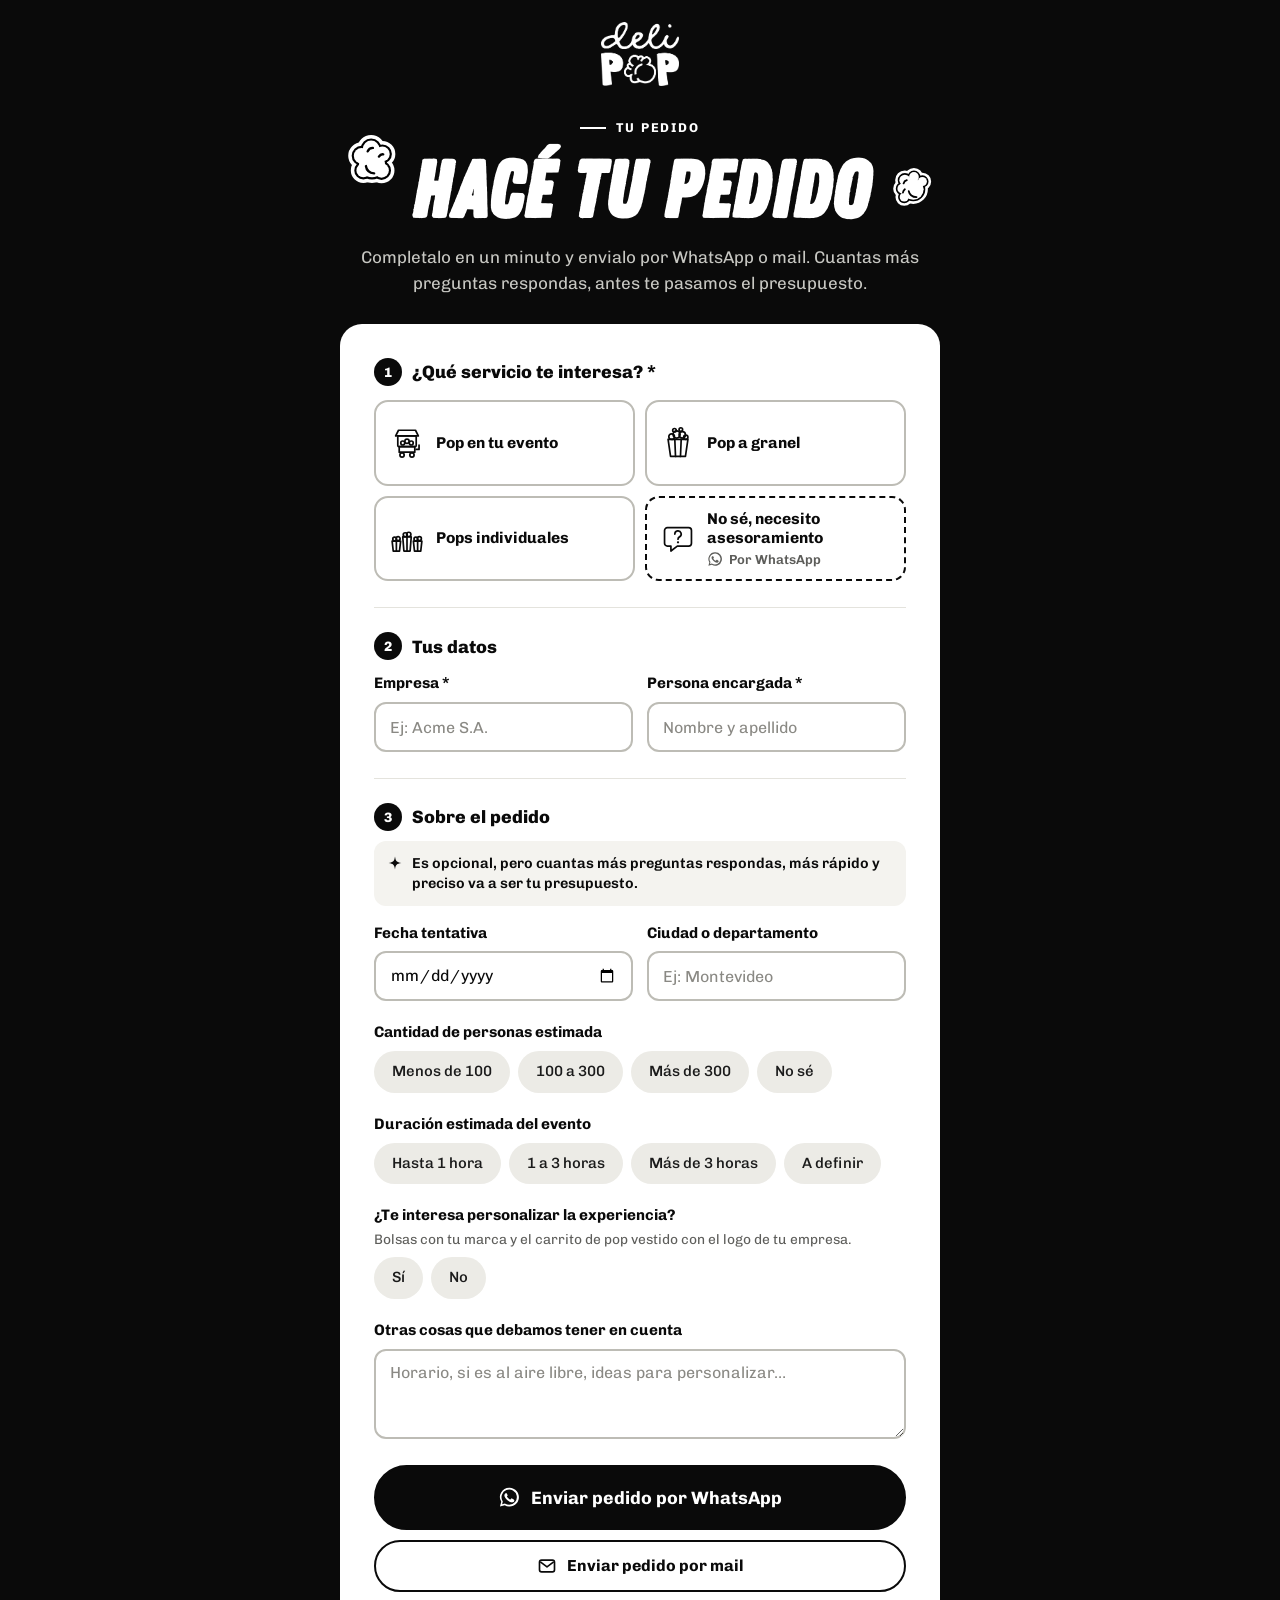
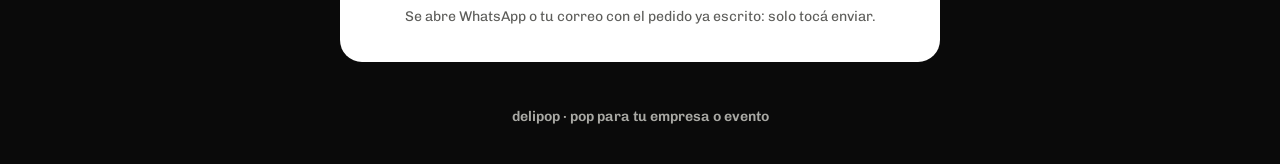
==== commit 5f99ba62: "Cambiar el lema a "Pop para tu empresa o evento" Co-Authored-By: Claude Opus 5.5 <noreply@anthropic." ====
--- a/formulario/index.html
+++ b/formulario/index.html
@@ -250,7 +250,7 @@
   </main>
 
   <footer class="solo__footer">
-    <a href="../">delipop · pop para tu evento</a>
+    <a href="../">delipop · pop para tu empresa o evento</a>
   </footer>
 
   <script src="../js/main.js?v=12"></script>
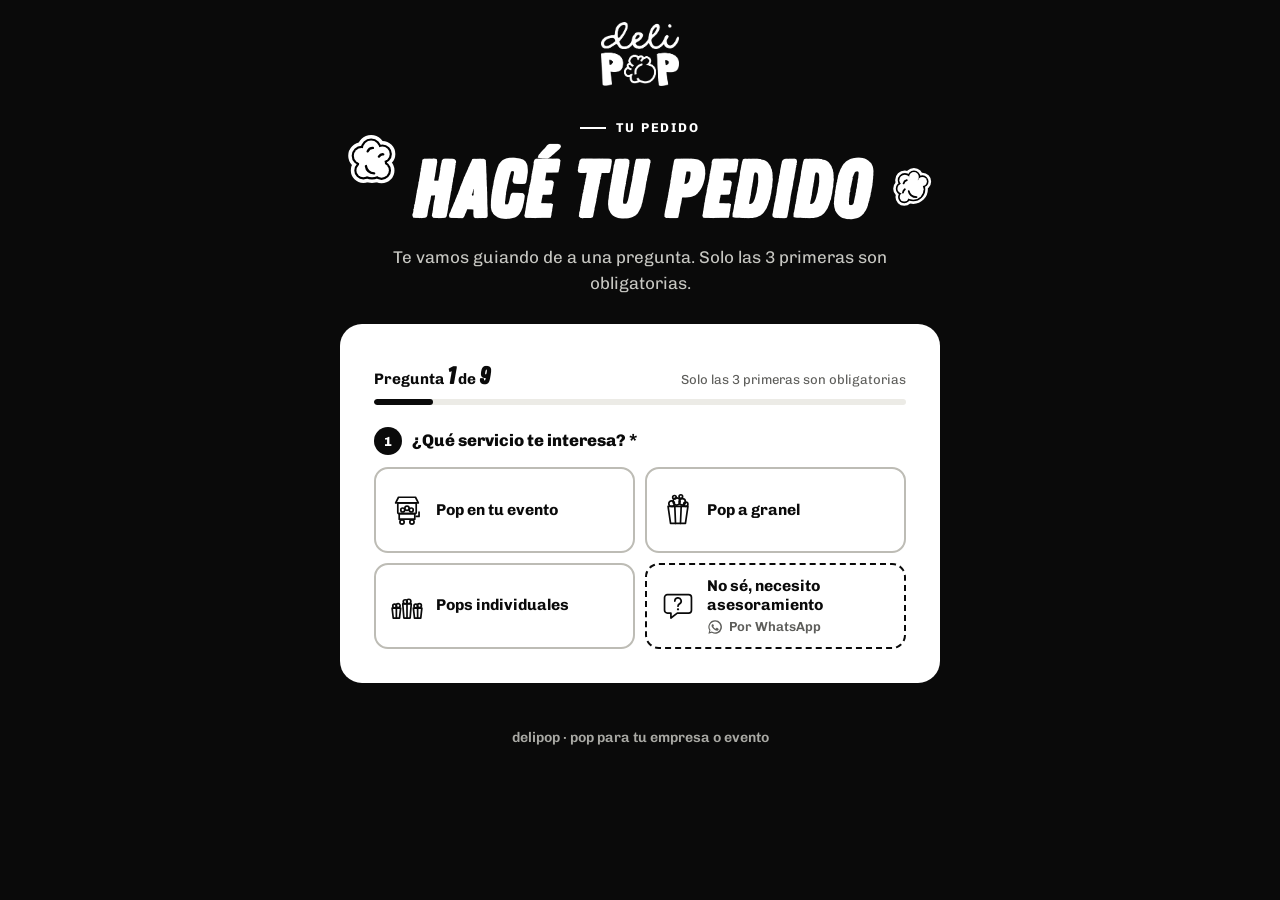
==== commit 831bc3ef: "Historia, formulario progresivo y servicios directo a WhatsApp - Nuevo título del hero y "Quiénes so" ====
--- a/formulario/index.html
+++ b/formulario/index.html
@@ -14,7 +14,7 @@
   <link rel="preconnect" href="https://fonts.gstatic.com" crossorigin>
   <link href="https://fonts.googleapis.com/css2?family=Chivo:ital,wght@0,100..900;1,100..900&display=swap" rel="stylesheet">
   <link rel="preload" href="../assets/fonts/ZingRustBase.woff2" as="font" type="font/woff2" crossorigin>
-  <link rel="stylesheet" href="../css/styles.css?v=19">
+  <link rel="stylesheet" href="../css/styles.css?v=22">
 </head>
 <body class="solo">
 
@@ -131,16 +131,19 @@
       <svg class="solo__k solo__k--2" aria-hidden="true"><use href="#kernel-b"/></svg>
       <p class="eyebrow">Tu pedido</p>
       <h1 class="display">Hacé tu pedido</h1>
-      <p>Completalo en un minuto y envialo por WhatsApp o mail. Cuantas más preguntas respondas, antes te pasamos el presupuesto.</p>
+      <p>Te vamos guiando de a una pregunta. Solo las 3 primeras son obligatorias.</p>
     </div>
 
       <div class="quote-wrap">
         <form class="quote" id="quote" novalidate>
-          <input type="hidden" name="_subject" value="Nuevo pedido desde la web de DeliPop">
-
-          <!-- 1. Servicio -->
-          <fieldset class="block" id="servicio-field">
-            <legend class="block__title"><span>1</span> ¿Qué servicio te interesa? *</legend>
+          <div class="progress">
+            <p class="progress__label" aria-live="polite">Pregunta <strong id="step-now">1</strong> de <strong id="step-total">9</strong></p>
+            <p class="progress__hint">Solo las 3 primeras son obligatorias</p>
+            <div class="progress__bar" aria-hidden="true"><span id="step-bar"></span></div>
+          </div>
+
+          <fieldset class="step" id="servicio-field" data-step>
+            <legend class="step__q"><span class="step__n">1</span> ¿Qué servicio te interesa? *</legend>
             <div class="opts">
               <label class="opt">
                 <input type="radio" name="servicio" value="evento" required>
@@ -161,40 +164,44 @@
             <p class="field__error" data-error-for="servicio">Elegí una opción para seguir.</p>
           </fieldset>
 
-          <!-- 2. Datos -->
-          <fieldset class="block">
-            <legend class="block__title"><span>2</span> Tus datos</legend>
-            <div class="field-row">
-              <label class="field">
-                <span>Empresa *</span>
-                <input name="empresa" type="text" autocomplete="organization" required placeholder="Ej: Acme S.A.">
-                <em class="field__error" data-error-for="empresa">Contanos de qué empresa nos escribís.</em>
-              </label>
-              <label class="field">
-                <span>Persona encargada *</span>
-                <input name="encargado" type="text" autocomplete="name" required placeholder="Nombre y apellido">
-                <em class="field__error" data-error-for="encargado">¿Con quién hablamos?</em>
-              </label>
-            </div>
-          </fieldset>
-
-          <!-- 3. Pedido -->
-          <fieldset class="block">
-            <legend class="block__title"><span>3</span> Sobre el pedido</legend>
-            <p class="tip"><svg class="spark" width="14" height="14"><use href="#spark"/></svg> Es opcional, pero cuantas más preguntas respondas, más rápido y preciso va a ser tu presupuesto.</p>
-            <div class="field-row">
-              <label class="field">
-                <span>Fecha tentativa</span>
-                <input name="fecha" type="date">
-              </label>
-              <label class="field">
-                <span>Ciudad o departamento</span>
-                <input name="lugar" type="text" placeholder="Ej: Montevideo">
-              </label>
-            </div>
-
+          <div class="step" data-step data-required="empresa">
+            <label class="field">
+              <span class="step__q"><span class="step__n">2</span> Empresa *</span>
+              <input name="empresa" type="text" autocomplete="organization" required placeholder="Ej: Acme S.A.">
+              <em class="field__error" data-error-for="empresa">Contanos de qué empresa nos escribís.</em>
+            </label>
+            <button class="step__next btn btn--dark btn--sm" type="button">Siguiente</button>
+          </div>
+
+          <div class="step" data-step data-required="encargado">
+            <label class="field">
+              <span class="step__q"><span class="step__n">3</span> Persona encargada *</span>
+              <input name="encargado" type="text" autocomplete="name" required placeholder="Nombre y apellido">
+              <em class="field__error" data-error-for="encargado">¿Con quién hablamos?</em>
+            </label>
+            <button class="step__next btn btn--dark btn--sm" type="button">Siguiente</button>
+          </div>
+
+          <div class="step" data-step>
+            <p class="tip"><svg class="spark" width="14" height="14"><use href="#spark"/></svg> Desde acá es opcional, pero cuantas más preguntas respondas, más rápido y preciso va a ser tu presupuesto.</p>
+            <label class="field">
+              <span class="step__q"><span class="step__n">4</span> Fecha tentativa</span>
+              <input name="fecha" type="date">
+            </label>
+            <button class="step__next btn btn--outline btn--sm" type="button">Omitir</button>
+          </div>
+
+          <div class="step" data-step>
+            <label class="field">
+              <span class="step__q"><span class="step__n">5</span> Ciudad o departamento</span>
+              <input name="lugar" type="text" placeholder="Ej: Montevideo">
+            </label>
+            <button class="step__next btn btn--outline btn--sm" type="button">Omitir</button>
+          </div>
+
+          <div class="step" data-step>
             <div class="field">
-              <span id="lbl-personas">Cantidad de personas estimada</span>
+              <span class="step__q" id="lbl-personas"><span class="step__n">6</span> Cantidad de personas estimada</span>
               <div class="pills" role="radiogroup" aria-labelledby="lbl-personas">
                 <label class="pill"><input type="radio" name="personas" value="Menos de 100"><span>Menos de 100</span></label>
                 <label class="pill"><input type="radio" name="personas" value="100 a 300"><span>100 a 300</span></label>
@@ -202,9 +209,12 @@
                 <label class="pill"><input type="radio" name="personas" value="No sé"><span>No sé</span></label>
               </div>
             </div>
-
-            <div class="field" data-show-for="evento">
-              <span id="lbl-duracion">Duración estimada del evento</span>
+            <button class="step__next btn btn--outline btn--sm" type="button">Omitir</button>
+          </div>
+
+          <div class="step" data-step data-show-for="evento">
+            <div class="field">
+              <span class="step__q" id="lbl-duracion"><span class="step__n">7</span> Duración estimada del evento</span>
               <div class="pills" role="radiogroup" aria-labelledby="lbl-duracion">
                 <label class="pill"><input type="radio" name="duracion" value="Hasta 1 hora"><span>Hasta 1 hora</span></label>
                 <label class="pill"><input type="radio" name="duracion" value="1 a 3 horas"><span>1 a 3 horas</span></label>
@@ -212,23 +222,29 @@
                 <label class="pill"><input type="radio" name="duracion" value="A definir"><span>A definir</span></label>
               </div>
             </div>
-
+            <button class="step__next btn btn--outline btn--sm" type="button">Omitir</button>
+          </div>
+
+          <div class="step" data-step>
             <div class="field">
-              <span id="lbl-personalizar">¿Te interesa personalizar la experiencia?</span>
+              <span class="step__q" id="lbl-personalizar"><span class="step__n">8</span> ¿Te interesa personalizar la experiencia?</span>
               <small class="field__hint" id="hint-personalizar">Bolsas con tu marca y el carrito de pop vestido con el logo de tu empresa.</small>
               <div class="pills" role="radiogroup" aria-labelledby="lbl-personalizar" aria-describedby="hint-personalizar">
                 <label class="pill"><input type="radio" name="personalizar" value="Sí"><span>Sí</span></label>
                 <label class="pill"><input type="radio" name="personalizar" value="No"><span>No</span></label>
               </div>
             </div>
-
-            <label class="field">
-              <span>Otras cosas que debamos tener en cuenta</span>
+            <button class="step__next btn btn--outline btn--sm" type="button">Omitir</button>
+          </div>
+
+          <div class="step" data-step>
+            <label class="field">
+              <span class="step__q"><span class="step__n">9</span> Otras cosas que debamos tener en cuenta</span>
               <textarea name="otros" rows="3" placeholder="Horario, si es al aire libre, ideas para personalizar…"></textarea>
             </label>
-          </fieldset>
-
-          <div class="quote__actions">
+          </div>
+
+          <div class="quote__actions" hidden>
             <button class="btn btn--dark btn--lg btn--block quote__submit" type="submit" data-channel="whatsapp">
               <svg class="i"><use href="#ico-wa"/></svg> Enviar pedido por WhatsApp
             </button>
@@ -236,7 +252,7 @@
               <svg class="i"><use href="#ico-mail"/></svg> Enviar pedido por mail
             </button>
           </div>
-          <p class="quote__note">Se abre WhatsApp o tu correo con el pedido ya escrito: solo tocá enviar.</p>
+          <p class="quote__note" hidden>Se abre WhatsApp o tu correo con el pedido ya escrito: solo tocá enviar.</p>
         </form>
 
         <div class="thanks" id="thanks" hidden tabindex="-1">
@@ -253,6 +269,6 @@
     <a href="../">delipop · pop para tu empresa o evento</a>
   </footer>
 
-  <script src="../js/main.js?v=12"></script>
+  <script src="../js/main.js?v=13"></script>
 </body>
 </html>
--- a/css/styles.css
+++ b/css/styles.css
@@ -146,7 +146,7 @@
   display: grid; grid-template-columns: 1.18fr .82fr; gap: clamp(28px, 4vw, 64px); align-items: center;
 }
 
-.hero__title { font-size: clamp(3rem, 6.2vw, 5.8rem); margin-bottom: clamp(12px, 2vh, 20px); }
+.hero__title { font-size: clamp(2.3rem, 4vw, 3.7rem); margin-bottom: clamp(12px, 2vh, 20px); }
 .hl {
   display: inline-block;
   background: var(--ink); color: var(--white);
@@ -264,6 +264,28 @@
 .section__head--row .h2 { margin-bottom: 0; }
 .section__intro { font-size: 1.1rem; color: var(--muted); max-width: 36em; }
 
+/* ---------- Historia (Quiénes somos) ---------- */
+.section__head--story { align-items: start; }
+.story { position: relative; }
+.story__scroll {
+  max-height: 300px; overflow-y: auto; padding-right: 18px;
+  font-size: 1.05rem; color: var(--ink-2);
+  scrollbar-width: thin; scrollbar-color: var(--ink) transparent;
+  -webkit-mask-image: linear-gradient(#000 72%, transparent);
+          mask-image: linear-gradient(#000 72%, transparent);
+}
+.story.is-end .story__scroll { -webkit-mask-image: none; mask-image: none; }
+.story__scroll p + p { margin-top: 14px; }
+.story__end { font-weight: 700; color: var(--ink); }
+.story__scroll:focus-visible { outline-offset: 6px; }
+.story__hint {
+  display: inline-flex; align-items: center; gap: 6px; margin-top: 10px;
+  font-size: .8rem; font-weight: 700; letter-spacing: .08em; text-transform: uppercase; color: var(--muted);
+  transition: opacity .2s;
+}
+.story__hint .i { transform: rotate(90deg); width: 16px; height: 16px; }
+.story.is-end .story__hint { opacity: 0; }
+
 /* ---------- Qué hacemos ---------- */
 .offer { display: grid; grid-template-columns: repeat(3, 1fr); gap: 20px; }
 .offer__card {
@@ -389,7 +411,7 @@
 .order__mail { display: inline-flex; align-items: center; gap: 8px; font-weight: 600; color: #d8d8d3; text-underline-offset: 4px; }
 /* Fuente de pop animada que llena el espacio negro debajo del texto */
 .order__fx {
-  position: relative; flex: 1; min-height: 460px;
+  position: relative; flex: 1; min-height: 460px; overflow: hidden;
   border-radius: var(--radius); cursor: pointer; user-select: none;
   background:
     radial-gradient(circle at 50% 100%, #2b2b2b 0, transparent 62%),
@@ -435,7 +457,31 @@
   border-radius: var(--radius);
   padding: clamp(20px, 3vw, 34px);
 }
-.quote { display: grid; gap: 26px; }
+.quote { display: grid; gap: 22px; }
+
+/* Progreso n/n */
+.progress { display: grid; grid-template-columns: 1fr auto; align-items: baseline; gap: 4px 12px; }
+.progress__label { font-weight: 700; font-size: .95rem; }
+.progress__label strong { font-family: var(--f-display); font-size: 1.5rem; }
+.progress__hint { font-size: .82rem; color: var(--muted); text-align: right; }
+.progress__bar { grid-column: 1 / -1; height: 6px; border-radius: 999px; background: var(--chip); overflow: hidden; }
+.progress__bar span { display: block; height: 100%; width: 0; background: var(--ink); border-radius: inherit; transition: width .35s ease; }
+
+/* Cada pregunta */
+.step { border: 0; padding: 0; margin: 0; min-width: 0; display: grid; gap: 12px; justify-items: stretch; }
+.step.is-pending { display: none; }
+.step:not(.is-pending) { animation: stepIn .35s ease both; }
+@keyframes stepIn { from { opacity: 0; transform: translateY(10px); } to { opacity: 1; transform: none; } }
+.step__q { display: flex; align-items: center; gap: 10px; padding: 0; font-weight: 800; font-size: 1.05rem; line-height: 1.3; margin-bottom: 2px; }
+legend.step__q { margin-bottom: 12px; }
+.step__n {
+  width: 28px; height: 28px; border-radius: 50%; flex: none;
+  display: grid; place-items: center;
+  background: var(--ink); color: var(--white); font-size: .82rem; font-weight: 800;
+}
+.step__next { justify-self: start; }
+.step:not(.is-current) .step__next { display: none; }
+.step + .step { padding-top: 22px; border-top: 1px solid #e4e3dd; }
 
 .block { border: 0; padding: 0; margin: 0; min-width: 0; display: grid; gap: 14px; }
 .tip {
@@ -531,31 +577,6 @@
   font: 600 .92rem var(--f-body); color: var(--muted); text-decoration: underline; text-underline-offset: 4px;
 }
 .quote__reset:hover { color: var(--ink); }
-
-/* ---------- FAQ ---------- */
-.faq { display: grid; grid-template-columns: .85fr 1.15fr; gap: clamp(32px, 6vw, 80px); align-items: start; }
-.faq__head { position: sticky; top: calc(var(--header-h) + 24px); }
-.faq__head .h2 { margin-bottom: 22px; }
-.faq__list { border-top: 2px solid var(--ink); }
-.faq details { border-bottom: 2px solid var(--ink); }
-.faq summary {
-  list-style: none; cursor: pointer;
-  display: flex; justify-content: space-between; align-items: center; gap: 20px;
-  padding: 24px 4px; font-weight: 800; font-size: 1.15rem;
-}
-.faq summary::-webkit-details-marker { display: none; }
-.faq summary::after {
-  content: ""; flex: none; width: 34px; height: 34px; border-radius: 50%;
-  border: 2px solid var(--ink);
-  background:
-    linear-gradient(var(--ink), var(--ink)) center / 12px 2px no-repeat,
-    linear-gradient(var(--ink), var(--ink)) center / 2px 12px no-repeat;
-  transition: transform .25s ease, background-color .2s;
-}
-.faq details[open] summary::after { transform: rotate(45deg); }
-.faq summary:hover::after { background-color: var(--white); }
-.faq details p { padding: 0 52px 26px 4px; color: var(--muted); }
-.faq details strong { color: var(--ink); }
 
 /* ---------- Redes ---------- */
 .social { padding: clamp(80px, 10vw, 130px) 0; background: var(--white); border-top: 2px solid var(--ink); overflow: hidden; }
@@ -670,8 +691,6 @@
   .order__checks, .order__alt, .order__fx { display: none; }
   .order__lead { margin-bottom: 0; }
 
-  .faq { grid-template-columns: 1fr; }
-  .faq__head { position: static; }
 
   .footer__inner { grid-template-columns: 1fr 1fr; }
   .footer__brand { grid-column: 1 / -1; }
@@ -679,7 +698,7 @@
 
 @media (max-width: 600px) {
   body { font-size: 16px; }
-  .hero__title { font-size: clamp(2.8rem, 13vw, 3.6rem); }
+  .hero__title { font-size: clamp(2.1rem, 9.6vw, 2.7rem); }
   .lead { font-size: 1rem; }
 
   /* Hero en el celular: 2×2 compacto, ícono arriba y título abajo */
@@ -692,6 +711,8 @@
   .svc__card--alt .svc__text small { display: block; }
 
   .opts { grid-template-columns: 1fr; }
+  .progress { grid-template-columns: 1fr; }
+  .progress__hint { text-align: left; order: 3; }
   .opt__box { padding: 12px 14px; font-size: .95rem; }
   .opt__box > svg { width: 30px; height: 30px; }
   .field-row { align-items: start; }
@@ -701,7 +722,6 @@
   .field-row { grid-template-columns: 1fr; }
   .custom { grid-template-columns: 1fr; padding: 24px; }
   .custom__k { display: none; }
-  .faq details p { padding-right: 4px; }
   .social__k { width: 64px !important; height: 64px !important; }
   .footer__inner { grid-template-columns: 1fr; }
   .fab { right: 16px; bottom: 16px; }
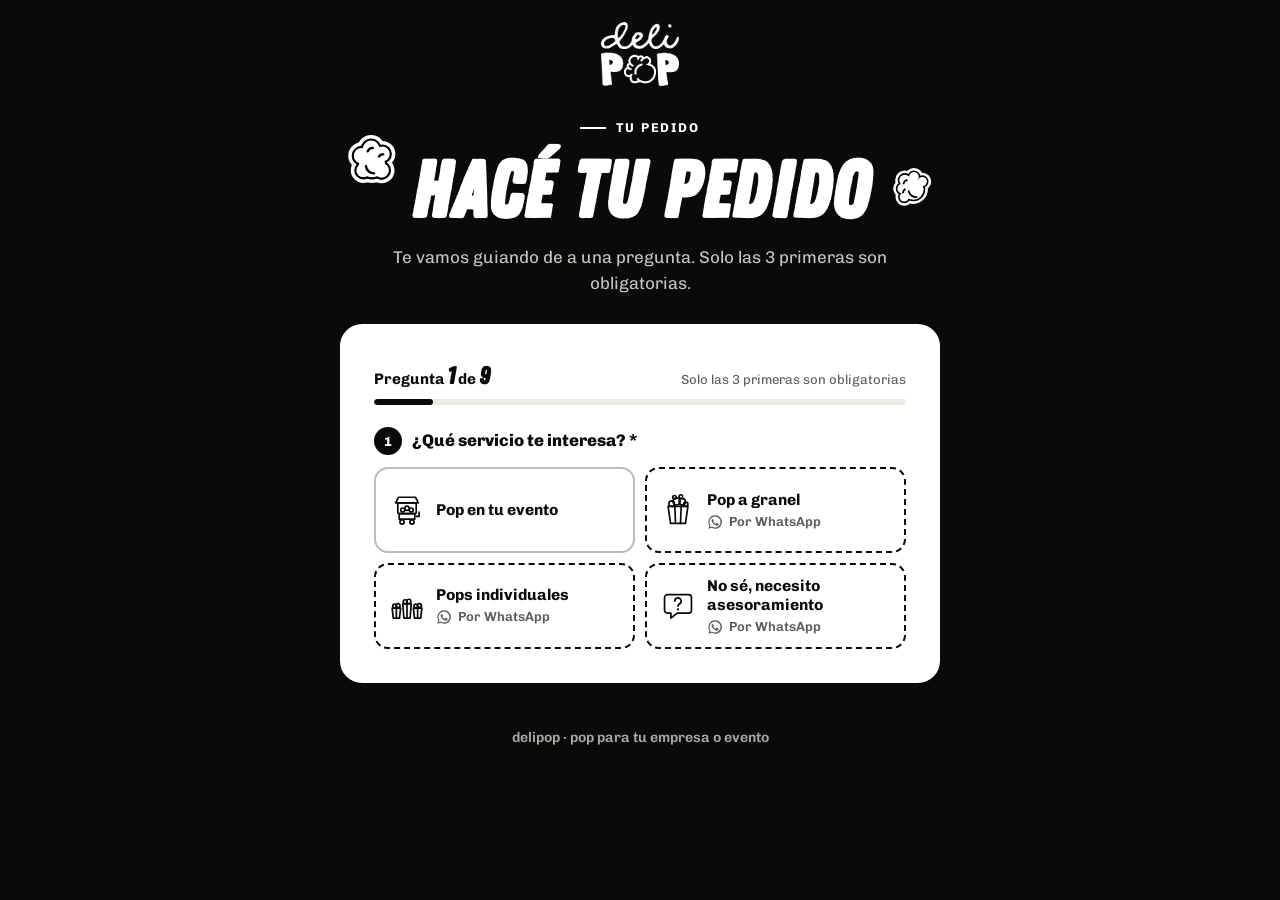
==== commit 938868a2: "Granel e individuales del formulario a WhatsApp; título del hero en dos líneas Co-Authored-By: Claud" ====
--- a/formulario/index.html
+++ b/formulario/index.html
@@ -14,7 +14,7 @@
   <link rel="preconnect" href="https://fonts.gstatic.com" crossorigin>
   <link href="https://fonts.googleapis.com/css2?family=Chivo:ital,wght@0,100..900;1,100..900&display=swap" rel="stylesheet">
   <link rel="preload" href="../assets/fonts/ZingRustBase.woff2" as="font" type="font/woff2" crossorigin>
-  <link rel="stylesheet" href="../css/styles.css?v=22">
+  <link rel="stylesheet" href="../css/styles.css?v=23">
 </head>
 <body class="solo">
 
@@ -149,14 +149,12 @@
                 <input type="radio" name="servicio" value="evento" required>
                 <span class="opt__box"><svg><use href="#ico-cart"/></svg><span>Pop en tu evento</span></span>
               </label>
-              <label class="opt">
-                <input type="radio" name="servicio" value="granel">
-                <span class="opt__box"><svg><use href="#ico-bulk"/></svg><span>Pop a granel</span></span>
-              </label>
-              <label class="opt">
-                <input type="radio" name="servicio" value="individual">
-                <span class="opt__box"><svg><use href="#ico-bags"/></svg><span>Pops individuales</span></span>
-              </label>
+              <a class="opt opt--wa" data-link="wa-granel" href="#pedido" target="_blank" rel="noopener">
+                <span class="opt__box"><svg><use href="#ico-bulk"/></svg><span>Pop a granel<small><svg class="i"><use href="#ico-wa"/></svg> Por WhatsApp</small></span></span>
+              </a>
+              <a class="opt opt--wa" data-link="wa-individual" href="#pedido" target="_blank" rel="noopener">
+                <span class="opt__box"><svg><use href="#ico-bags"/></svg><span>Pops individuales<small><svg class="i"><use href="#ico-wa"/></svg> Por WhatsApp</small></span></span>
+              </a>
               <a class="opt opt--wa" data-link="advice" href="#pedido" target="_blank" rel="noopener">
                 <span class="opt__box"><svg><use href="#ico-help"/></svg><span>No sé, necesito asesoramiento<small><svg class="i"><use href="#ico-wa"/></svg> Por WhatsApp</small></span></span>
               </a>
--- a/css/styles.css
+++ b/css/styles.css
@@ -143,7 +143,7 @@
 /* ---------- Hero (todo entra en el primer pantallazo) ---------- */
 .hero { padding: clamp(18px, 3.5vh, 48px) 0 clamp(28px, 5vh, 64px); }
 .hero__grid {
-  display: grid; grid-template-columns: 1.18fr .82fr; gap: clamp(28px, 4vw, 64px); align-items: center;
+  display: grid; grid-template-columns: 1.4fr .6fr; gap: clamp(28px, 4vw, 64px); align-items: center;
 }
 
 .hero__title { font-size: clamp(2.3rem, 4vw, 3.7rem); margin-bottom: clamp(12px, 2vh, 20px); }
